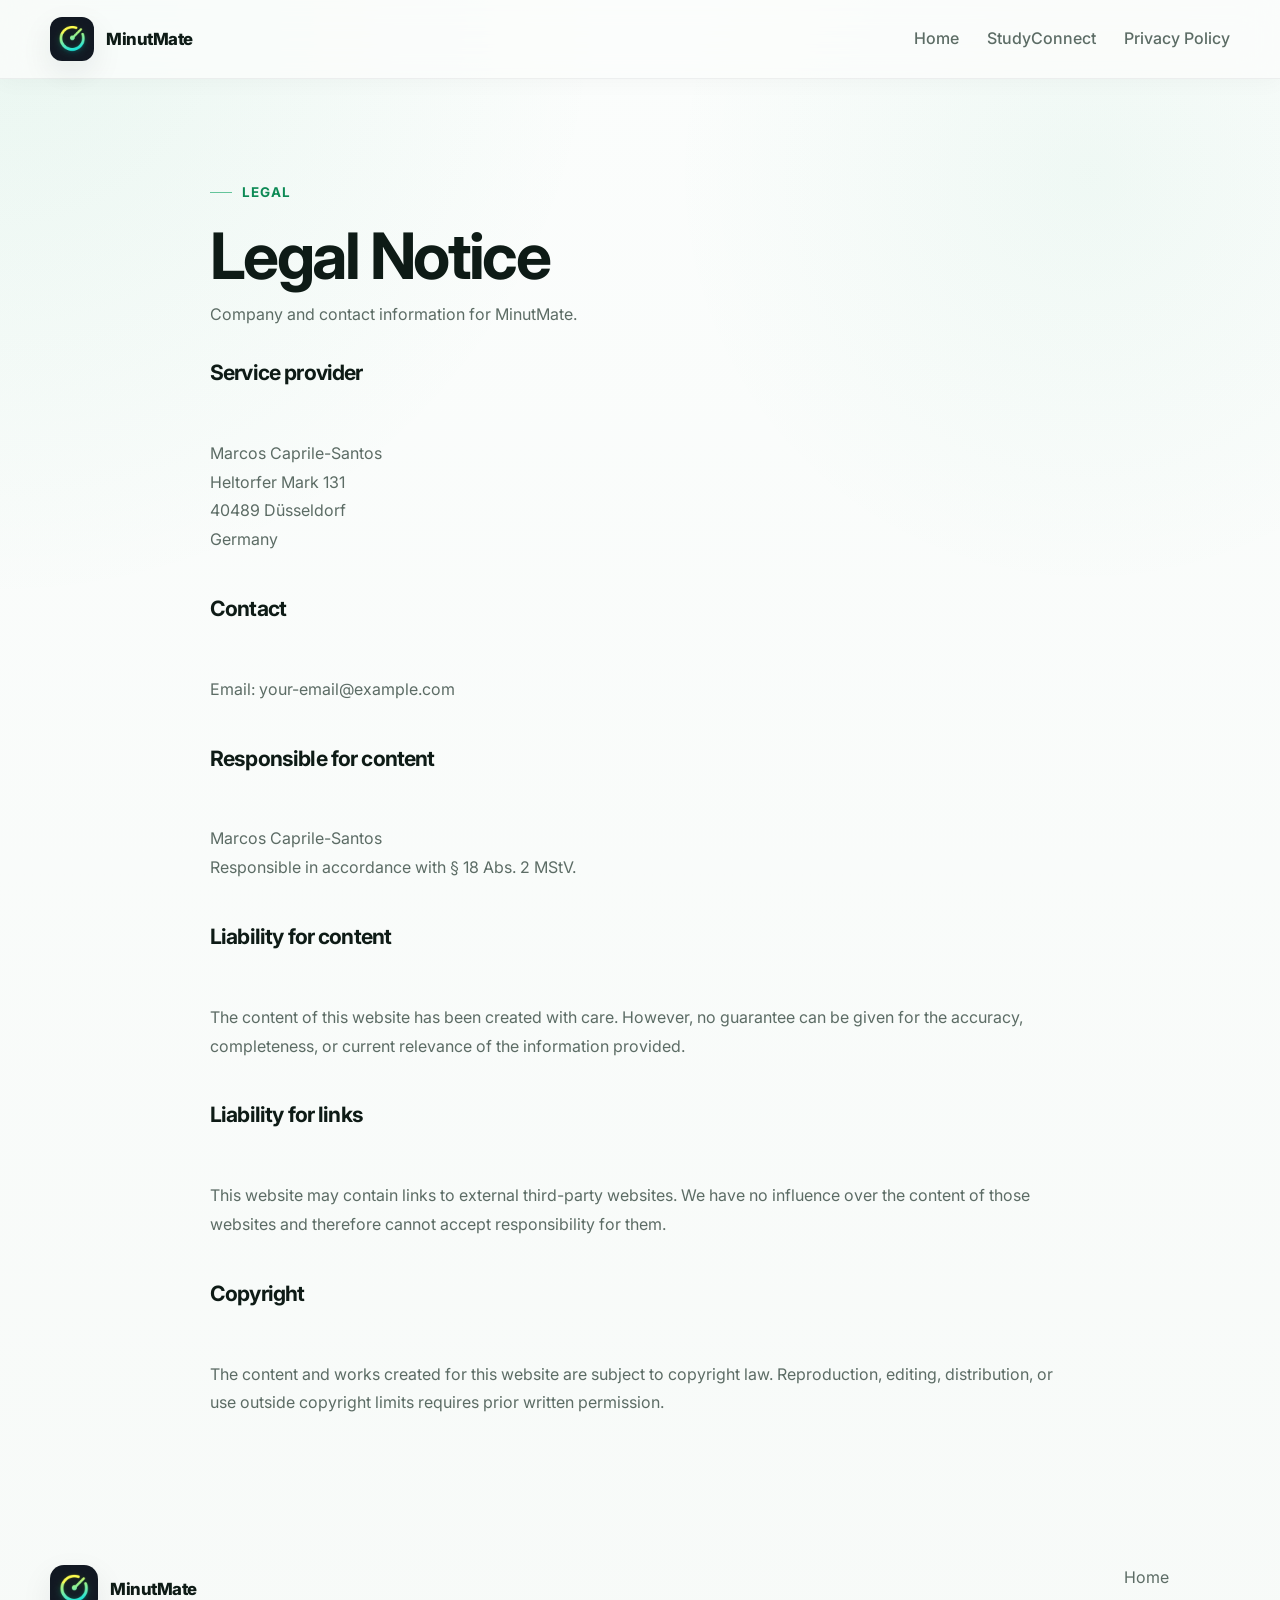
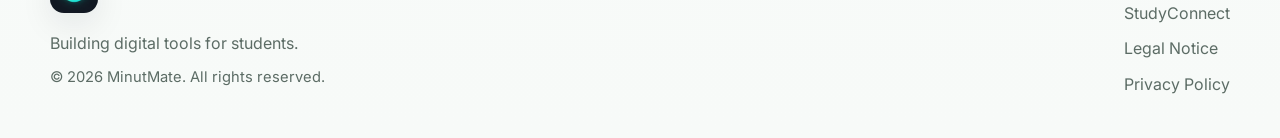
==== impressum.html @ 006b2b5a "unicorn" ====
<!DOCTYPE html>
<html lang="en">
<head>
  <meta charset="UTF-8" />
  <meta name="viewport" content="width=device-width, initial-scale=1.0" />
  <title>Legal Notice — MinutMate</title>
  <meta name="description" content="Legal notice for MinutMate." />
  <link rel="preconnect" href="https://fonts.googleapis.com">
  <link rel="preconnect" href="https://fonts.gstatic.com" crossorigin>
  <link href="https://fonts.googleapis.com/css2?family=Inter:wght@400;500;600;700;800&display=swap" rel="stylesheet">
  <link rel="stylesheet" href="styles.css" />
</head>
<body>
<header class="site-header">
  <div class="container nav">
    <a href="index.html" class="brand" aria-label="MinutMate home">
      <img src="assets/logo-dark.png" class="brand-logo" alt="MinutMate logo">
      <span class="brand-text">MinutMate</span>
    </a>
    <button class="menu-toggle" aria-label="Open menu" aria-expanded="false" aria-controls="mobile-menu">
      <span></span><span></span><span></span>
    </button>
    <nav class="desktop-nav" aria-label="Primary">
      <a href="index.html">Home</a>
      <a href="studyconnect.html">StudyConnect</a>
      <a href="privacy.html">Privacy Policy</a>
    </nav>
  </div>
  <nav id="mobile-menu" class="mobile-nav container" aria-label="Mobile">
    <a href="index.html">Home</a>
    <a href="studyconnect.html">StudyConnect</a>
    <a href="privacy.html">Privacy Policy</a>
  </nav>
</header>

<main class="legal-page">
  <div class="container legal-container">
    <div class="legal-header fade-in">
      <div class="eyebrow">Legal</div>
      <h1>Legal Notice</h1>
      <p>Company and contact information for MinutMate.</p>
    </div>
    <div class="legal-content fade-in">
      <h2>Service provider</h2>
      <p>Marcos Caprile-Santos<br>Heltorfer Mark 131<br>40489 Düsseldorf<br>Germany</p>

      <h2>Contact</h2>
      <p>Email: your-email@example.com</p>

      <h2>Responsible for content</h2>
      <p>Marcos Caprile-Santos<br>Responsible in accordance with § 18 Abs. 2 MStV.</p>

      <h2>Liability for content</h2>
      <p>The content of this website has been created with care. However, no guarantee can be given for the accuracy, completeness, or current relevance of the information provided.</p>

      <h2>Liability for links</h2>
      <p>This website may contain links to external third-party websites. We have no influence over the content of those websites and therefore cannot accept responsibility for them.</p>

      <h2>Copyright</h2>
      <p>The content and works created for this website are subject to copyright law. Reproduction, editing, distribution, or use outside copyright limits requires prior written permission.</p>
    </div>
  </div>
</main>

<footer class="site-footer">
  <div class="container footer-grid">
    <div>
      <div class="footer-brand">
        <img src="assets/logo-dark.png" class="footer-logo" alt="MinutMate logo">
        <span class="brand-text">MinutMate</span>
      </div>
      <p>Building digital tools for students.</p>
      <p class="footer-copy">© 2026 MinutMate. All rights reserved.</p>
    </div>
    <div class="footer-links footer-links-legal">
      <a href="index.html">Home</a>
      <a href="studyconnect.html">StudyConnect</a>
      <a href="impressum.html">Legal Notice</a>
      <a href="privacy.html">Privacy Policy</a>
    </div>
  </div>
</footer>

<script src="script.js"></script>
</body>
</html>
---- styles.css ----
:root{
  --bg:#f7faf8;--surface:#fff;--text:#0e1b16;--muted:#5c6c65;--line:rgba(14,27,22,.08);
  --brand:#19a96b;--brand-strong:#0d8a55;--brand-soft:rgba(25,169,107,.12);--brand-glow:rgba(25,169,107,.18);
  --navy:#0f1e2a;--navy-soft:#162938;--shadow-lg:0 18px 60px rgba(15,30,42,.10);
  --shadow-md:0 12px 32px rgba(15,30,42,.08);--shadow-premium:0 24px 80px rgba(15,30,42,.14);--container:1180px;
}
*{box-sizing:border-box} html{scroll-behavior:smooth}
body{margin:0;font-family:"Inter",system-ui,sans-serif;color:var(--text);background:radial-gradient(circle at top left, rgba(25,169,107,.08), transparent 28%),radial-gradient(circle at 85% 10%, rgba(25,169,107,.05), transparent 22%),linear-gradient(180deg,#fbfdfc 0%,var(--bg) 100%);line-height:1.6}
img{max-width:100%;display:block} a{color:inherit;text-decoration:none}
.container{width:min(calc(100% - 40px), var(--container));margin:0 auto}
h1,h2,h3{margin:0;line-height:1.08;letter-spacing:-.04em}
h1{font-size:clamp(2.8rem,5vw,4.8rem);max-width:13ch}
h2{font-size:clamp(2rem,4vw,3.2rem)}
.site-header{position:sticky;top:0;z-index:1000;backdrop-filter:blur(18px);background:rgba(251,253,252,.78);border-bottom:1px solid rgba(14,27,22,.06);box-shadow:0 4px 20px rgba(15,30,42,.03)}
.nav{min-height:78px;display:flex;align-items:center;justify-content:space-between;gap:20px}
.brand,.footer-brand{display:inline-flex;align-items:center;gap:12px;font-weight:800;letter-spacing:-.03em}
.brand-text{font-size:1.05rem}
.brand-logo{width:44px;height:44px;object-fit:cover;border-radius:12px;box-shadow:var(--shadow-md);background:#fff}
.desktop-nav{display:flex;align-items:center;gap:28px;color:var(--muted);font-weight:500}
.desktop-nav a,.mobile-nav a,.footer-links a{transition:color .18s ease,opacity .18s ease}
.desktop-nav a:hover,.mobile-nav a:hover,.footer-links a:hover{color:var(--brand-strong)}
.nav-cta{color:var(--text)!important;background:rgba(255,255,255,.88);border:1px solid var(--line);border-radius:999px;padding:10px 16px;box-shadow:var(--shadow-md)}
.menu-toggle{display:none;border:0;background:transparent;padding:0;cursor:pointer}
.menu-toggle span{display:block;width:24px;height:2px;background:var(--text);margin:5px 0;border-radius:999px}
.mobile-nav{display:none;flex-direction:column;gap:14px;padding:0 0 18px;color:var(--muted)}
.hero{position:relative;z-index:10;padding:72px 0 54px;overflow:hidden}
.page-hero{padding:84px 0 54px}
.hero::before{content:"";position:absolute;width:520px;height:520px;border-radius:999px;top:-180px;left:-140px;background:radial-gradient(circle,var(--brand-glow) 0%, rgba(25,169,107,.06) 42%, transparent 72%);filter:blur(100px);opacity:.8;pointer-events:none}
.hero::after{content:"";position:absolute;width:380px;height:380px;border-radius:999px;right:-120px;bottom:-120px;background:radial-gradient(circle, rgba(15,30,42,.06) 0%, transparent 68%);pointer-events:none}
.hero-grid{position:relative;z-index:1;display:grid;grid-template-columns:1.05fr .95fr;gap:38px;align-items:center}
.hero-copy{animation:fadeUp .8s ease forwards}
@keyframes fadeUp{from{opacity:0;transform:translateY(30px)}to{opacity:1;transform:translateY(0)}}
.eyebrow{display:inline-flex;align-items:center;gap:10px;font-size:.84rem;font-weight:700;letter-spacing:.08em;text-transform:uppercase;color:var(--brand-strong);margin-bottom:18px}
.eyebrow::before{content:"";width:22px;height:1px;background:var(--brand);opacity:.65}
.hero-text{margin:22px 0 0;max-width:64ch;font-size:1.08rem;color:var(--muted)}
.hero-actions{display:flex;flex-wrap:wrap;gap:14px;margin-top:30px}
.btn{display:inline-flex;align-items:center;justify-content:center;gap:10px;min-height:50px;padding:0 20px;font-weight:700;border-radius:999px;transition:transform .18s ease,box-shadow .18s ease,background .18s ease,border-color .18s ease}
.btn:hover{transform:translateY(-2px)}
.btn-primary{background:linear-gradient(135deg,#18b471 0%,#0d8a55 100%);color:#fff;box-shadow:0 16px 32px rgba(13,138,85,.24)}
.btn-secondary{border:1px solid var(--line);background:rgba(255,255,255,.88);color:var(--text)}
.full-width{width:100%}
.hero-meta{display:grid;grid-template-columns:repeat(2,minmax(0,1fr));gap:14px;margin-top:34px}
.meta-item{padding:18px 18px 16px;border-radius:18px;background:rgba(255,255,255,.76);border:1px solid rgba(14,27,22,.06);box-shadow:var(--shadow-md);backdrop-filter:blur(8px)}
.meta-item strong{display:block;font-size:.98rem;margin-bottom:6px}
.meta-item span{display:block;color:var(--muted);font-size:.95rem}
.hero-visual{position:relative;transition:transform .2s ease-out;width:100%}
.visual-shell{position:relative;min-height:560px}
.banner-card{position:absolute;top:0;right:28px;width:100%;max-width:520px;aspect-ratio:4/3;border-radius:32px;overflow:hidden;box-shadow:var(--shadow-premium);background:linear-gradient(135deg,var(--navy) 0%,var(--navy-soft) 100%);z-index:1}
.hero-banner-image{width:100%;height:100%;object-fit:cover;object-position:center;display:block;transform:scale(1.01)}
.banner-overlay{position:absolute;inset:0;background:linear-gradient(180deg,rgba(15,30,42,.05),rgba(15,30,42,.18)),linear-gradient(90deg,rgba(15,30,42,.04),rgba(15,30,42,0) 38%)}
.floating-card{position:absolute;border-radius:22px;background:rgba(255,255,255,.94);border:1px solid rgba(14,27,22,.06);box-shadow:var(--shadow-lg);backdrop-filter:blur(10px);z-index:20}
.product-card{right:0;bottom:72px;width:min(280px,78%);padding:22px}
.accent-card{left:24px;bottom:0;width:min(250px,70%);padding:18px 18px 16px}
.card-label,.panel-badge,.tiny-pill{display:inline-flex;align-items:center;min-height:30px;padding:0 10px;border-radius:999px;font-size:.78rem;font-weight:700;letter-spacing:.03em}
.card-label,.panel-badge{background:var(--brand-soft);color:var(--brand-strong)}
.tiny-pill{background:rgba(15,30,42,.08);color:var(--navy);margin-bottom:10px}
.trust-strip{padding:0 0 20px;position:relative;z-index:1}
.trust-grid{display:grid;grid-template-columns:repeat(3,minmax(0,1fr));gap:16px}
.trust-item{padding:18px 20px;border-radius:20px;background:rgba(255,255,255,.82);border:1px solid rgba(14,27,22,.06);box-shadow:var(--shadow-md);backdrop-filter:blur(8px)}
.trust-title{display:block;font-weight:700;margin-bottom:6px}
.trust-text{display:block;color:var(--muted);font-size:.96rem}
.section{padding:86px 0}
.section-alt{background:linear-gradient(180deg, rgba(240,247,243,.62), rgba(255,255,255,.78));border-top:1px solid rgba(14,27,22,.04);border-bottom:1px solid rgba(14,27,22,.04)}
.section-header{max-width:860px;margin-bottom:30px}
.section-header p{color:var(--muted);margin-top:14px}
.product-grid{display:grid;grid-template-columns:1.15fr .85fr .85fr;gap:18px;align-items:stretch}
.approach-grid{display:grid;grid-template-columns:repeat(3,minmax(0,1fr));gap:18px;margin-top:26px}
.product-panel,.approach-card,.waitlist-form,.legal-card{background:rgba(255,255,255,.88);border:1px solid rgba(14,27,22,.06);box-shadow:var(--shadow-md);border-radius:24px;padding:24px}
.product-panel.featured{background:linear-gradient(180deg, rgba(25,169,107,.07), rgba(255,255,255,.90))}
.product-panel p,.approach-card p,.waitlist-copy p,.legal-card p{color:var(--muted)}
.product-panel ul{margin:14px 0 0;padding-left:18px;color:var(--muted)}
.panel-button{margin-top:18px}
.content-split{display:grid;grid-template-columns:repeat(2,minmax(0,1fr));gap:18px}
.waitlist-wrap{display:grid;grid-template-columns:.95fr 1.05fr;gap:26px;align-items:start}
.waitlist-form label{display:block;margin-bottom:14px}
.waitlist-form span{display:inline-block;font-weight:600;margin-bottom:8px}
.waitlist-form input{width:100%;min-height:52px;border-radius:14px;border:1px solid rgba(14,27,22,.10);background:#fff;padding:0 16px;font:inherit;color:var(--text);outline:none}
.form-note{margin:12px 0 0;color:var(--muted);font-size:.92rem}
.legal-page{padding:96px 0}
.legal-container{max-width:860px}
.legal-header{margin-bottom:34px}
.legal-header p{color:var(--muted);margin-top:12px}
.legal-content{display:flex;flex-direction:column;gap:28px}
.legal-content h2{font-size:1.32rem;margin-bottom:10px}
.legal-content p{color:var(--muted);line-height:1.8}
.site-footer{padding:28px 0 40px}
.footer-grid{display:flex;justify-content:space-between;align-items:flex-start;gap:20px;padding-top:8px}
.footer-brand{display:inline-flex;align-items:center;gap:12px}
.footer-logo{width:48px;height:48px;object-fit:cover;border-radius:14px;box-shadow:var(--shadow-md);background:#fff}
.footer-grid p{margin:10px 0 0;color:var(--muted)}
.footer-links{display:flex;flex-wrap:wrap;gap:18px;color:var(--muted)}
.footer-links-legal{display:flex;flex-direction:column;gap:10px;align-items:flex-start}
.footer-copy{margin-top:10px;font-size:.92rem;color:var(--muted)}
.fade-in{opacity:0;transform:translateY(30px);transition:all .6s ease}
.fade-in.visible{opacity:1;transform:translateY(0)}
@media (max-width:1080px){
  .hero-grid,.product-grid,.approach-grid,.trust-grid,.waitlist-wrap,.content-split{grid-template-columns:1fr}
}
@media (max-width:760px){
  .desktop-nav{display:none}.menu-toggle{display:block}.mobile-nav.open{display:flex}
  .hero,.page-hero{padding-top:46px}
  .hero-grid{display:flex!important;flex-direction:column!important;gap:24px}
  h1{max-width:none;font-size:clamp(2.4rem,10vw,3.5rem);line-height:1.2}
  .hero-text{font-size:1rem}
  .hero-meta{grid-template-columns:1fr}
  .hero-visual{width:100%;transform:none!important}
  .visual-shell{display:flex;flex-direction:column;gap:16px;min-height:auto;overflow:visible}
  .banner-card{position:relative!important;top:auto!important;right:auto!important;width:100%!important;max-width:100%!important;aspect-ratio:4/3;transform:none!important}
  .floating-card{position:relative!important;left:auto!important;right:auto!important;bottom:auto!important;width:100%!important;margin-top:10px;transform:none!important}
  .hero-actions{flex-direction:column}
  .hero-actions .btn{width:100%}
  .footer-grid{flex-direction:column}
  .container{width:min(calc(100% - 28px), var(--container))}
  .section,.legal-page{padding:72px 0}
  .footer-links-legal{width:100%}
  .footer-links-legal a{width:100%}
}
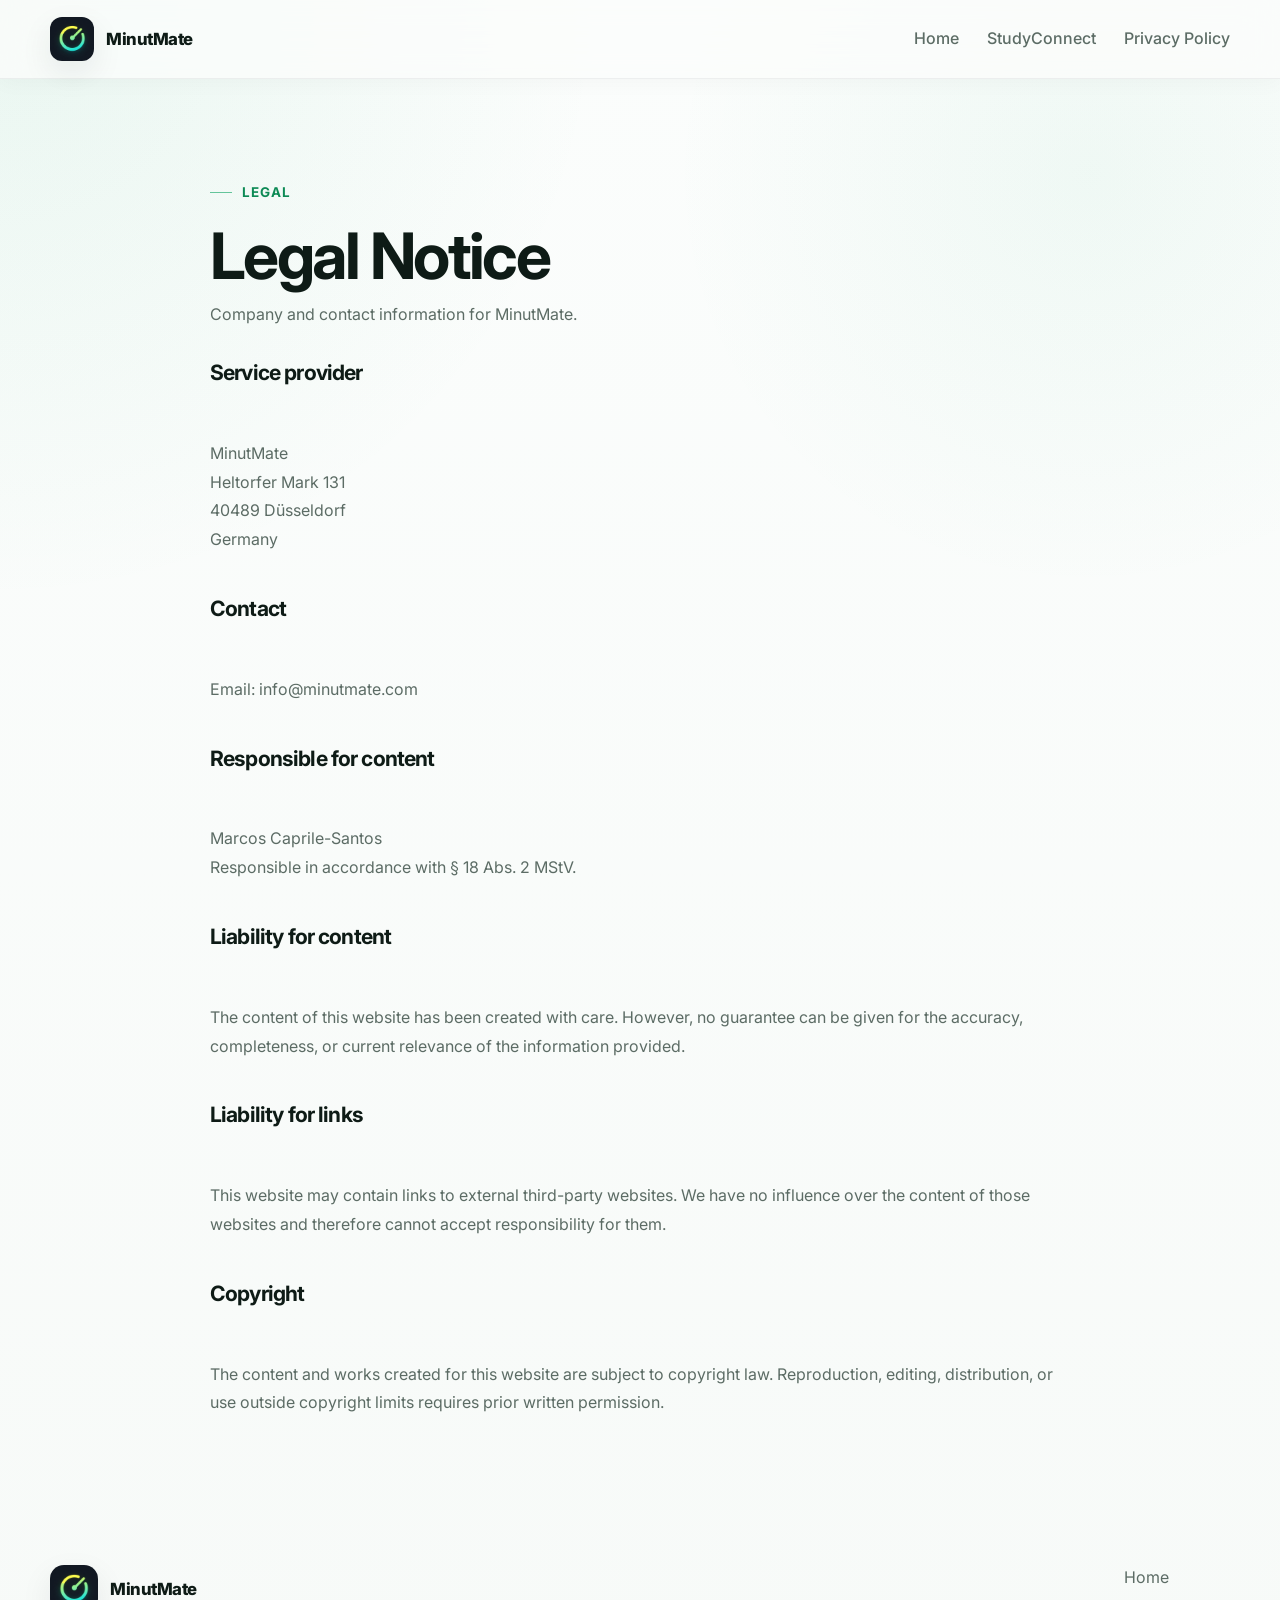
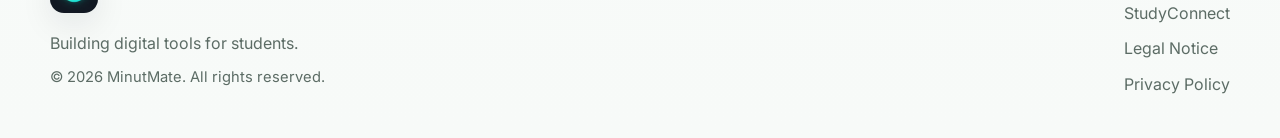
==== commit 659cc9c1: "unicorn 2" ====
--- a/impressum.html
+++ b/impressum.html
@@ -42,10 +42,10 @@
     </div>
     <div class="legal-content fade-in">
       <h2>Service provider</h2>
-      <p>Marcos Caprile-Santos<br>Heltorfer Mark 131<br>40489 Düsseldorf<br>Germany</p>
+      <p>MinutMate<br>Heltorfer Mark 131<br>40489 Düsseldorf<br>Germany</p>
 
       <h2>Contact</h2>
-      <p>Email: your-email@example.com</p>
+      <p>Email: info@minutmate.com</p>
 
       <h2>Responsible for content</h2>
       <p>Marcos Caprile-Santos<br>Responsible in accordance with § 18 Abs. 2 MStV.</p>
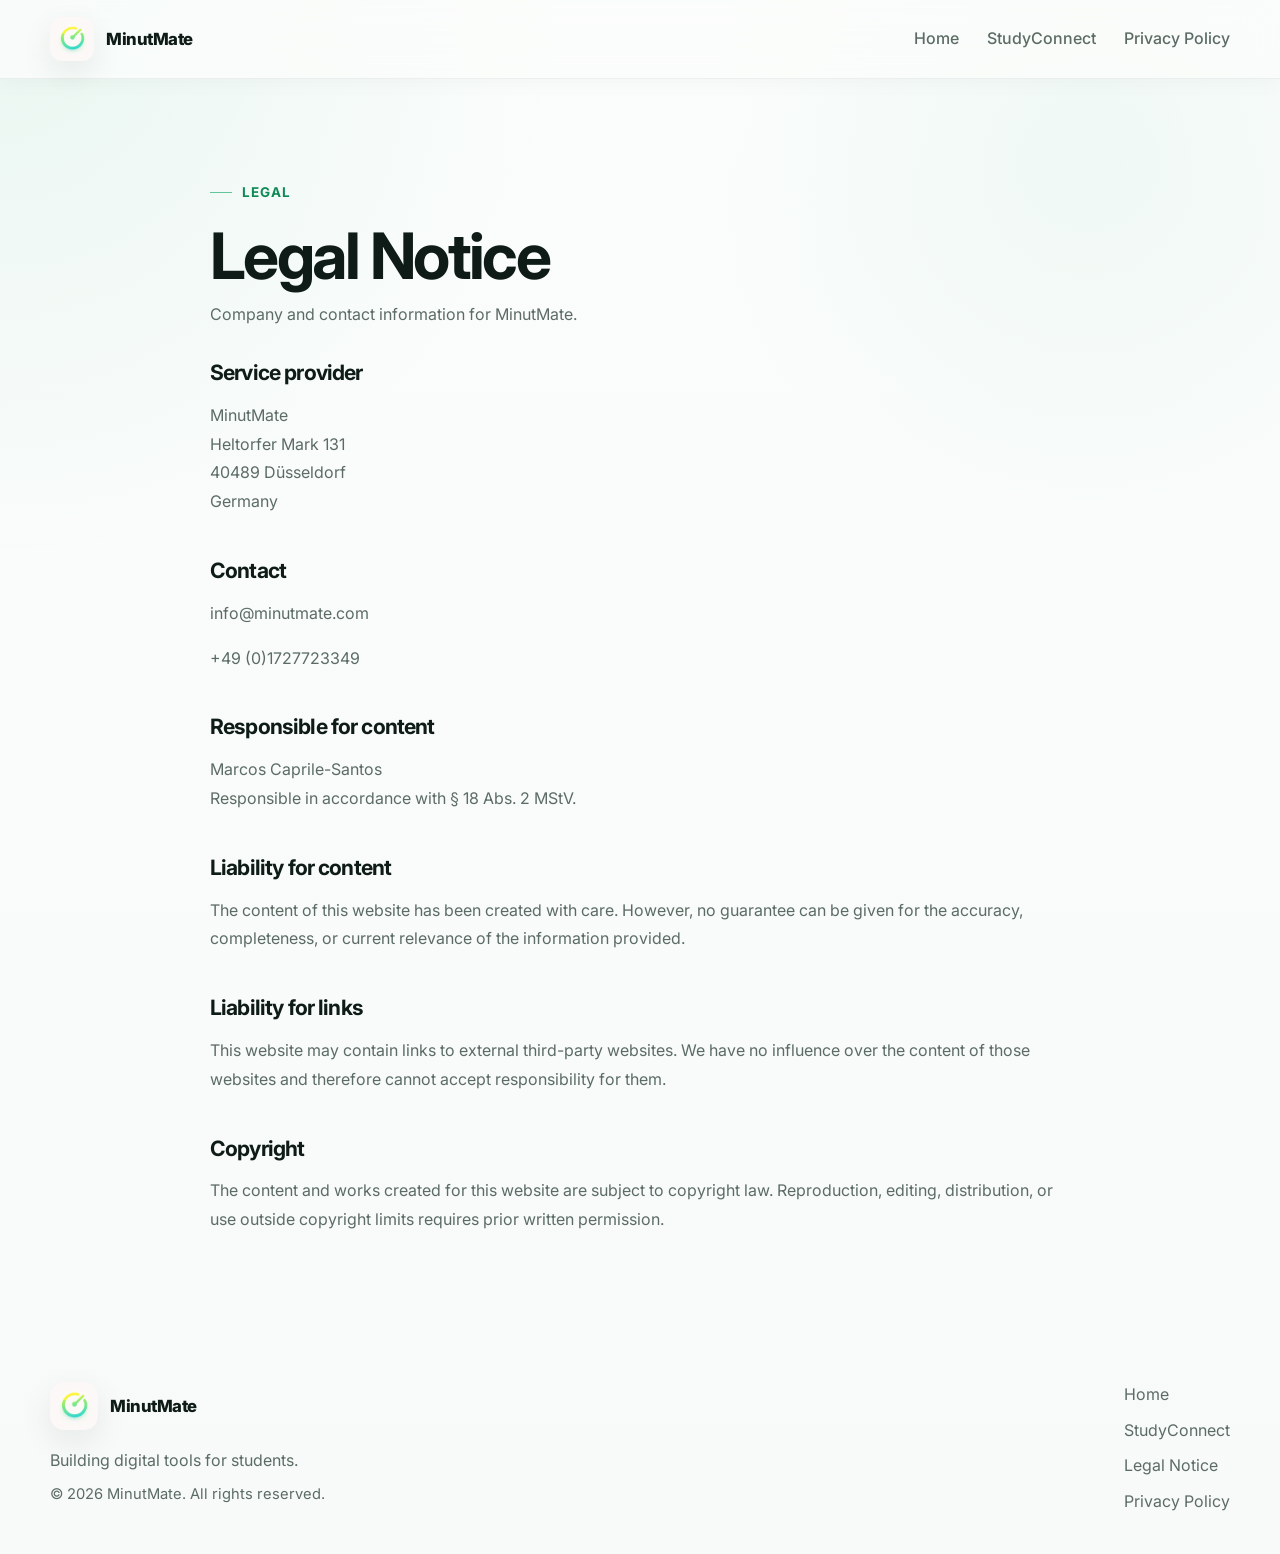
==== commit da376b7d: "studyconnect landing" ====
--- a/impressum.html
+++ b/impressum.html
@@ -14,7 +14,7 @@
 <header class="site-header">
   <div class="container nav">
     <a href="index.html" class="brand" aria-label="MinutMate home">
-      <img src="assets/logo-dark.png" class="brand-logo" alt="MinutMate logo">
+      <img src="assets/logo.png" class="brand-logo" alt="MinutMate logo">
       <span class="brand-text">MinutMate</span>
     </a>
     <button class="menu-toggle" aria-label="Open menu" aria-expanded="false" aria-controls="mobile-menu">
@@ -41,23 +41,31 @@
       <p>Company and contact information for MinutMate.</p>
     </div>
     <div class="legal-content fade-in">
-      <h2>Service provider</h2>
-      <p>MinutMate<br>Heltorfer Mark 131<br>40489 Düsseldorf<br>Germany</p>
-
-      <h2>Contact</h2>
-      <p>Email: info@minutmate.com</p>
-
-      <h2>Responsible for content</h2>
-      <p>Marcos Caprile-Santos<br>Responsible in accordance with § 18 Abs. 2 MStV.</p>
-
-      <h2>Liability for content</h2>
-      <p>The content of this website has been created with care. However, no guarantee can be given for the accuracy, completeness, or current relevance of the information provided.</p>
-
-      <h2>Liability for links</h2>
-      <p>This website may contain links to external third-party websites. We have no influence over the content of those websites and therefore cannot accept responsibility for them.</p>
-
-      <h2>Copyright</h2>
-      <p>The content and works created for this website are subject to copyright law. Reproduction, editing, distribution, or use outside copyright limits requires prior written permission.</p>
+      <div>
+          <h2>Service provider</h2>
+          <p>MinutMate<br>Heltorfer Mark 131<br>40489 Düsseldorf<br>Germany</p>
+      </div>
+      <div>
+          <h2>Contact</h2>
+          <p>info@minutmate.com</p>
+          <p>+49 (0)1727723349</p>
+      </div>
+      <div>
+          <h2>Responsible for content</h2>
+          <p>Marcos Caprile-Santos<br>Responsible in accordance with § 18 Abs. 2 MStV.</p>
+      </div>
+      <div>
+          <h2>Liability for content</h2>
+          <p>The content of this website has been created with care. However, no guarantee can be given for the accuracy, completeness, or current relevance of the information provided.</p>
+      </div>
+      <div>
+          <h2>Liability for links</h2>
+          <p>This website may contain links to external third-party websites. We have no influence over the content of those websites and therefore cannot accept responsibility for them.</p>
+      </div>
+      <div>
+          <h2>Copyright</h2>
+          <p>The content and works created for this website are subject to copyright law. Reproduction, editing, distribution, or use outside copyright limits requires prior written permission.</p>
+      </div>
     </div>
   </div>
 </main>
@@ -66,7 +74,7 @@
   <div class="container footer-grid">
     <div>
       <div class="footer-brand">
-        <img src="assets/logo-dark.png" class="footer-logo" alt="MinutMate logo">
+        <img src="assets/logo.png" class="footer-logo" alt="MinutMate logo">
         <span class="brand-text">MinutMate</span>
       </div>
       <p>Building digital tools for students.</p>
--- a/styles.css
+++ b/styles.css
@@ -116,3 +116,32 @@
   .footer-links-legal{width:100%}
   .footer-links-legal a{width:100%}
 }
+.showcase-section {
+  padding: 80px 0;
+}
+
+.showcase-container {
+  display: flex;
+  justify-content: center;
+  align-items: center;
+}
+
+.showcase-image {
+  width: 100%;
+  max-width: 1100px;
+  border-radius: 20px;
+  
+  /* 🔥 macht den "floating" Effekt */
+  box-shadow: 
+    0 20px 60px rgba(0, 0, 0, 0.08),
+    0 8px 20px rgba(0, 0, 0, 0.05);
+
+  opacity: 0;
+  transform: translateY(40px);
+  transition: all 0.6s ease;
+}
+
+.showcase-container.visible .showcase-image {
+  opacity: 1;
+  transform: translateY(0);
+}
